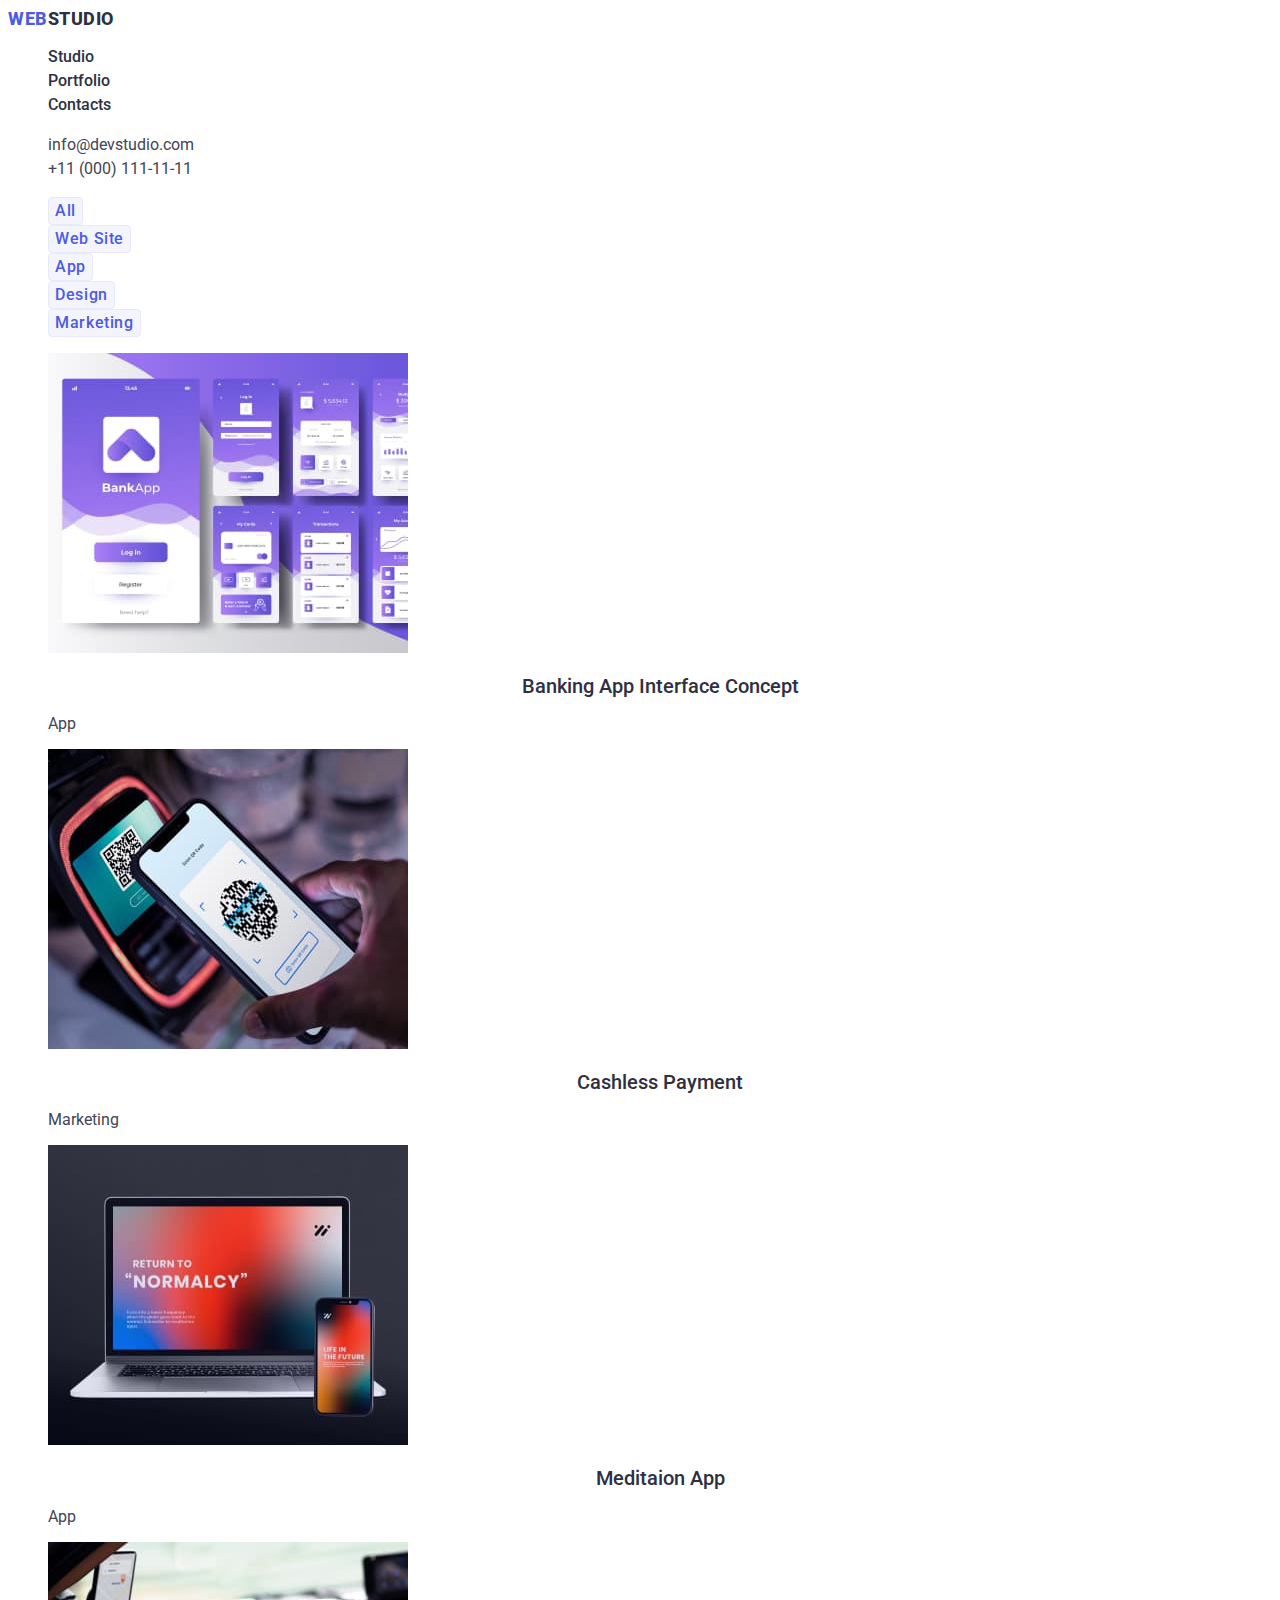
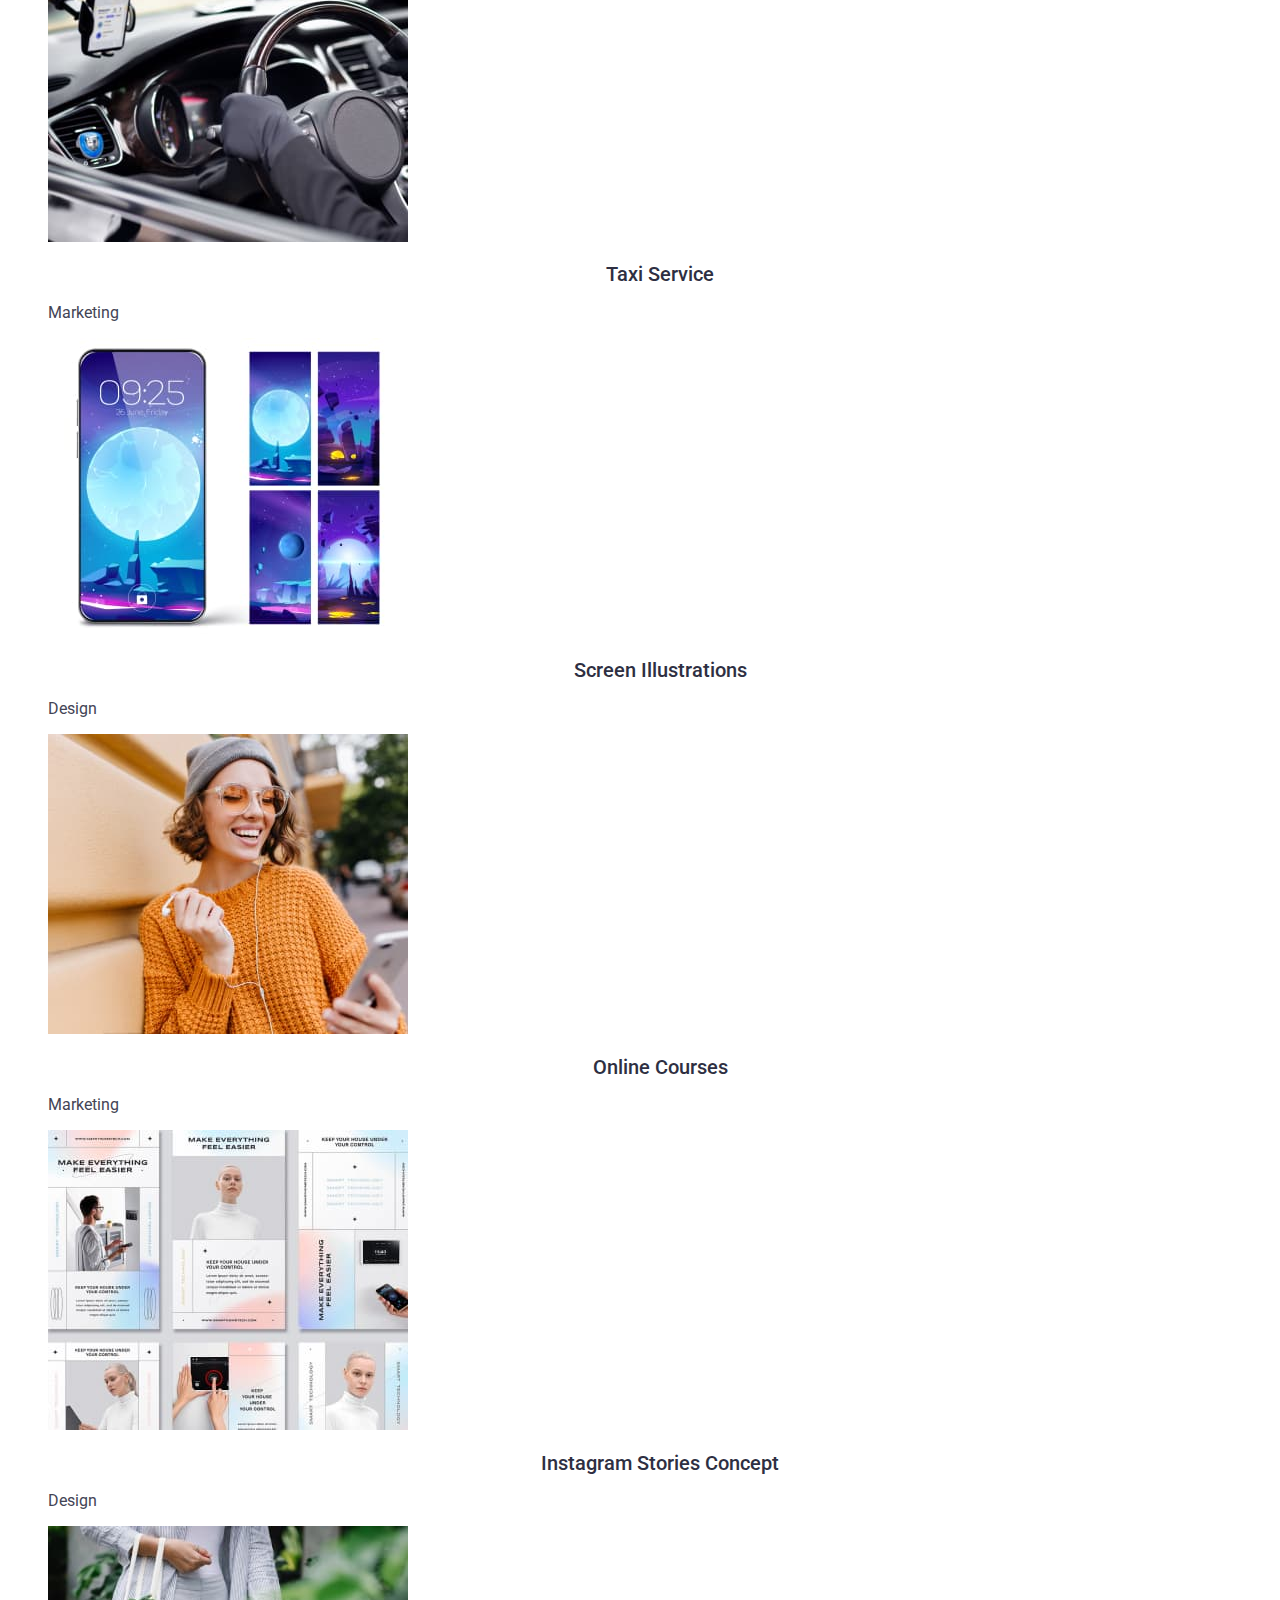
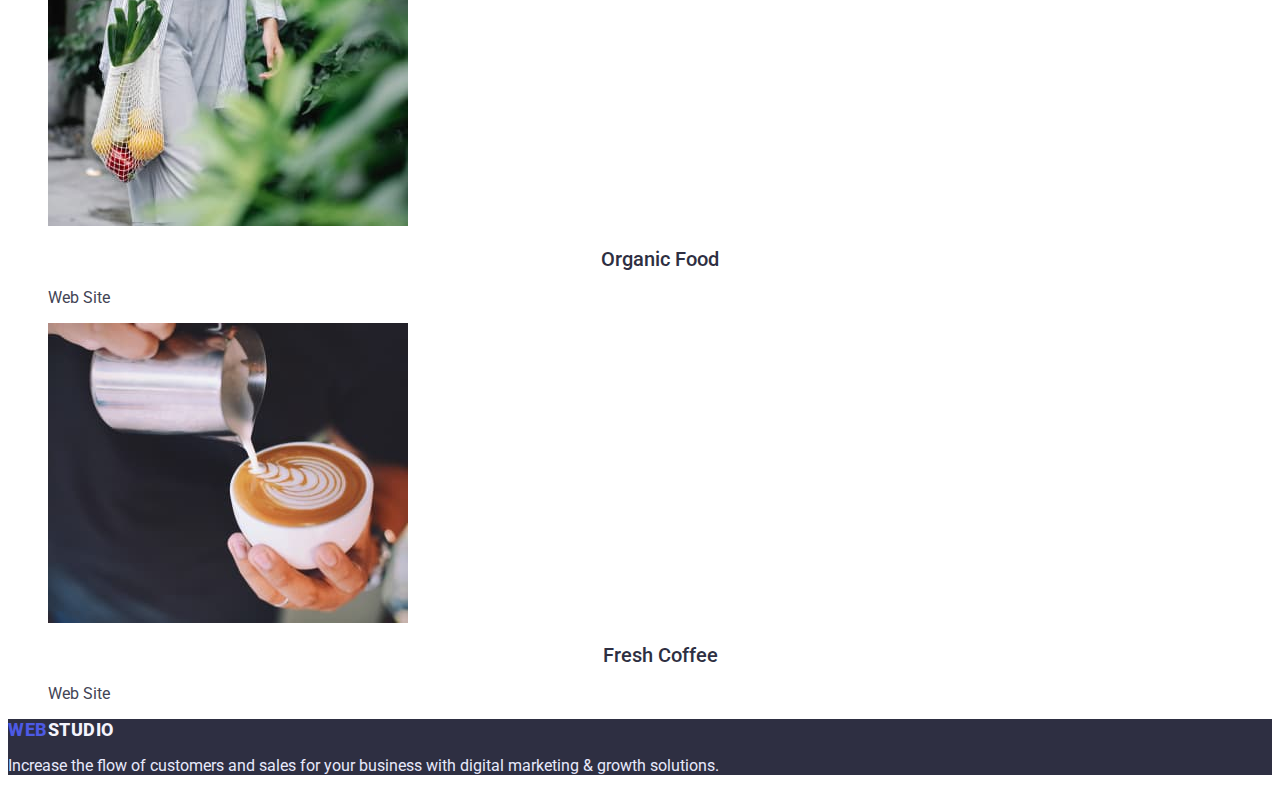
==== portfolio.html @ c6985747 "Initial commit" ====
<!DOCTYPE html>
<html lang="en">
  <!-- Ukraine - lang="uk" -->
  <head>
    <meta charset="UTF-8" />
    <meta http-equiv="X-UA-Compatible" content="IE=edge" />
    <meta name="viewport" content="width=device-width, initial-scale=1.0" />

    <link rel="preconnect" href="https://fonts.googleapis.com" />
    <link rel="preconnect" href="https://fonts.gstatic.com" crossorigin />
    <link
      href="https://fonts.googleapis.com/css2?family=Raleway:wght@800&family=Roboto:wght@400;500;700;900&display=swap"
      rel="stylesheet"
    />

    <link rel="stylesheet" href="./css/styles.css" />

    <title>GOIT HW2 portfolio</title>
  </head>

  <body>
    <!-- Шапка страницы -->
    <header class="top-line">
      <!-- Navigation -->
      <nav class="navigation">
        <a href="./index.html" class="nav-item link logo">
          <span class="logo-left">Web</span
          ><span class="logo-right">Studio</span></a
        >
        <!-- ul>li*4>a + Enter -->
        <ul class="menu list">
          <!-- в CSS list используем как общий сброс подчеркивания, а menu для стилизации навигации -->
          <li class="menu-item">
            <a class="nav-item link" href="./index.html">Studio</a>
          </li>
          <li class="menu-item">
            <a class="nav-item link" href="./portfolio.html">Portfolio</a>
          </li>
          <li class="menu-item">
            <a class="nav-item link" href="">Contacts</a>
          </li>
        </ul>
      </nav>
      <address class="address">
        <ul class="list">
          <li>
            <a href="mailto:info@devstudio.com" class="contacts-email link"
              >info@devstudio.com</a
            >
          </li>
          <li>
            <a href="tel:+110001111111" class="contacts-phone link"
              >+11 (000) 111-11-11</a
            >
          </li>
        </ul>
      </address>
    </header>

    <!-- Content -->
    <main>
      <section class="portfolio">
        <h1 hidden>Portfolio</h1>
        <div class="filter">
          <ul>
            <li class="list">
              <button class="filter-btn" type="button">All</button>
            </li>
            <li class="list">
              <button class="filter-btn" type="button">Web Site</button>
            </li>
            <li class="list">
              <button class="filter-btn" type="button">App</button>
            </li>
            <li class="list">
              <button class="filter-btn" type="button">Design</button>
            </li>
            <li class="list">
              <button class="filter-btn" type="button">Marketing</button>
            </li>
          </ul>
        </div>

        <div class="row1">
          <ul class="list">
            <li class="team card">
              <img
                src="./images/Row_card/Row1_Card1.jpg"
                alt="row1 card1"
                width="360"
                height="300"
              />
              <!-- <div class="card-content"> -->
              <h2 class="card-header">Banking App Interface Concept</h2>
              <p class="card-decr">App</p>
              <!-- </div> -->
            </li>
            <li class="team card">
              <img
                src="./images/Row_card/Row1_Card2.jpg"
                alt="row1 card2"
                width="360"
                height="300"
              />
              <!-- <div class="card-content"> -->
              <h2 class="card-header">Cashless Payment</h2>
              <p class="card-decr">Marketing</p>
              <!-- </div> -->
            </li>
            <li class="team card">
              <img
                src="./images/Row_card/Row1_Card3.jpg"
                alt="row1 card3"
                width="360"
                height="300"
              />
              <!-- <div class="card-content"> -->
              <h2 class="card-header">Meditaion App</h2>
              <p class="card-decr">App</p>
              <!-- </div> -->
            </li>
          </ul>
        </div>
        <!-- "end row1" -->

        <div class="row2">
          <ul class="list">
            <li class="team card">
              <img
                src="./images/Row_card/Row2_Card1.jpg"
                alt="row2 card1"
                width="360"
                height="300"
              />
              <!-- <div class="card-content"> -->
              <h2 class="card-header">Taxi Service</h2>
              <p class="card-decr">Marketing</p>
              <!-- </div> -->
            </li>
            <li class="team card">
              <img
                src="./images/Row_card/Row2_Card2.jpg"
                alt="row2 card2"
                width="360"
                height="300"
              />
              <!-- <div class="card-content"> -->
              <h2 class="card-header">Screen Illustrations</h2>
              <p class="card-decr">Design</p>
              <!-- </div> -->
            </li>
            <li class="team card">
              <img
                src="./images/Row_card/Row2_Card3.jpg"
                alt="row2 card3"
                width="360"
                height="300"
              />
              <!-- <div class="card-content"> -->
              <h2 class="card-header">Online Courses</h2>
              <p class="card-decr">Marketing</p>
              <!-- </div> -->
            </li>
          </ul>
        </div>
        <!-- "end row2" -->

        <div class="row3">
          <ul class="list">
            <li class="team card">
              <img
                src="./images/Row_card/Row3_Card1.jpg"
                alt="row3 card1"
                width="360"
                height="300"
              />
              <!-- <div class="card-content"> -->
              <h2 class="card-header">Instagram Stories Concept</h2>
              <p class="card-decr">Design</p>
              <!-- </div> -->
            </li>
            <li class="team card">
              <img
                src="./images/Row_card/Row3_Card2.jpg"
                alt="row3 card2"
                width="360"
                height="300"
              />
              <!-- <div class="card-content"> -->
              <h2 class="card-header">Organic Food</h2>
              <p class="card-decr">Web Site</p>
              <!-- </div> -->
            </li>
            <li class="team card">
              <img
                src="./images/Row_card/Row3_Card3.jpg"
                alt="row3 card3"
                width="360"
                height="300"
              />
              <!-- <div class="card-content"> -->
              <h2 class="card-header">Fresh Coffee</h2>
              <p class="card-decr">Web Site</p>
              <!-- </div> -->
            </li>
          </ul>
        </div>
        <!-- "end row3" -->
      </section>
    </main>

    <!-- Подвал страницы -->
    <footer class="footer">
      <!--  -->
      <!-- <div class="area-footer"> -->
      <a href="./index.html" class="nav-item link footer-logo"
        ><span class="logo-left">Web</span
        ><span class="logo-right">Studio</span></a
      >
      <p class="footer-text">
        Increase the flow of customers and sales for your business with digital
        marketing & growth solutions.
      </p>
      <!-- </div> -->
    </footer>
  </body>
</html>
---- css/styles.css ----
:root {
  /* h1-h3 navigation buttons*/
  --text-header-color: #2E2F42;
  /* p and href */
  --logo-web: #4d5ae5;
  --text-color: #434455;
  --text-hover-color: #404BBF;
  --font-size: 16px;
  --font-weight-main: 400;
  --WHITE: #FFFFFF;
  --btn-background: #4D5AE5;
  --btn-hover: #404BBF;
  --fltr-text-color: #4D5AE5;
  --fltr-background: #F4F4FD;
  --fltr-active: #404BBF;
  --footer-logo-color: #F4F4FD;
  --footer-text-color: #E7E9FC;
}

body {
  font-family: 'Roboto', sans-serif;
  color: var(--text-color);
  background: var(--WHITE);

}

/* убираем обертку списка */
.list {
  list-style: none
}

/* убираем обертку ссылок */
.link {
  text-decoration: none;
}

.nav-item {
  font-weight: 500;
  font-size: 16px;
  line-height: calc(24/16);
  color: var(--text-header-color);
}

.logo {

  font-weight: 800;
  font-size: 18px;
  line-height: calc(21/18);
  align-items: center;
  letter-spacing: 0.03em;
  text-transform: uppercase;

}

.logo-left {
  color: var(--logo-web);
}

.nav-item:focus,
.nav-item:hover {
  color: var(--text-hover-color);
}

.contacts-email,
.contacts-phone {
  font-style: normal;
  line-height: calc(24/16);
  color: var(--text-color);
}

.contacts-email:focus,
.contacts-email:hover,
.contacts-phone:focus,
.contacts-phone:hover {
  color: var(--text-hover-color);
}

/* .navigation {

  display: flex;
  flex-direction: row;
  align-items: flex-start;
  padding: 0px;
  gap: 40px;
} */

.hero {
  /* NAVY BLUE */
  background: var(--text-header-color);
}

.main-header {
  /* Header 1 */
  font-weight: 700;
  font-size: 56px;
  line-height: 0.93;
  /* or 107% */
  text-align: center;
  letter-spacing: 1.07;
  color: var(--WHITE);
}

.header-sections {

  font-weight: 700;
  font-size: 36px;
  line-height: 1.11;
  /* identical to box height, or 111% */
  color: var(--text-header-color);
  text-align: center;
  letter-spacing: 0.02em;
  text-transform: capitalize;
}

/* h3 */
.team-member,
.card-header,
.feature {
  font-weight: 500;
  font-size: 20px;
  line-height: calc(24/20);
  /* identical to box height, or 120% */

  text-align: center;
  color: var(--text-header-color);
}

.btn {
  background: var(--btn-background);
  box-shadow: 0px 4px 4px rgba(0, 0, 0, 0.15);
  border-radius: 4px;
  color: var(--WHITE);
  font-family: 'Roboto', sans-serif;
  font-weight: 500;
  font-size: 16px;
  line-height: calc(24/16);
  cursor: pointer;
}

.btn:hover,
.btn:focus {
  background: var(--btn-hover);
}

.footer {
  background: var(--text-header-color);
}

.footer-logo {
  color: var(--footer-logo-color);
  font-weight: 800;
  font-size: 18px;
  line-height: calc(21/18);
  align-items: center;
  letter-spacing: 0.03em;
  text-transform: uppercase;

}

.footer-text {
  color: var(--footer-text-color);

}

/* *****************
Portfolio
**************** */
.filter-btn {
  color: var(--fltr-text-color);
  font-family: 'Roboto', sans-serif;
  font-weight: 500;
  font-size: 16px;
  line-height: calc(24/16);
  display: flex;
  align-items: center;
  text-align: center;
  letter-spacing: 0.04em;

  cursor: pointer;
  background: var(--fltr-background);
  border: 1px solid #E7E9FC;
  border-radius: 4px;
  /* Inside auto layout */

  flex: none;
  order: 1;
  flex-grow: 0;
}

.filter-btn:active,
.filter-btn:focus {
  transition: background 0s;
  color: var(--WHITE);
  background: var(--fltr-active);
  box-shadow: 0px 3px 1px rgba(0, 0, 0, 0.1), 0px 2px 1px rgba(0, 0, 0, 0.08), 0px 2px 2px rgba(0, 0, 0, 0.12);
  border-radius: 4px;
  /* Inside auto layout */
  flex: none;
  order: 0;
  flex-grow: 0;
}
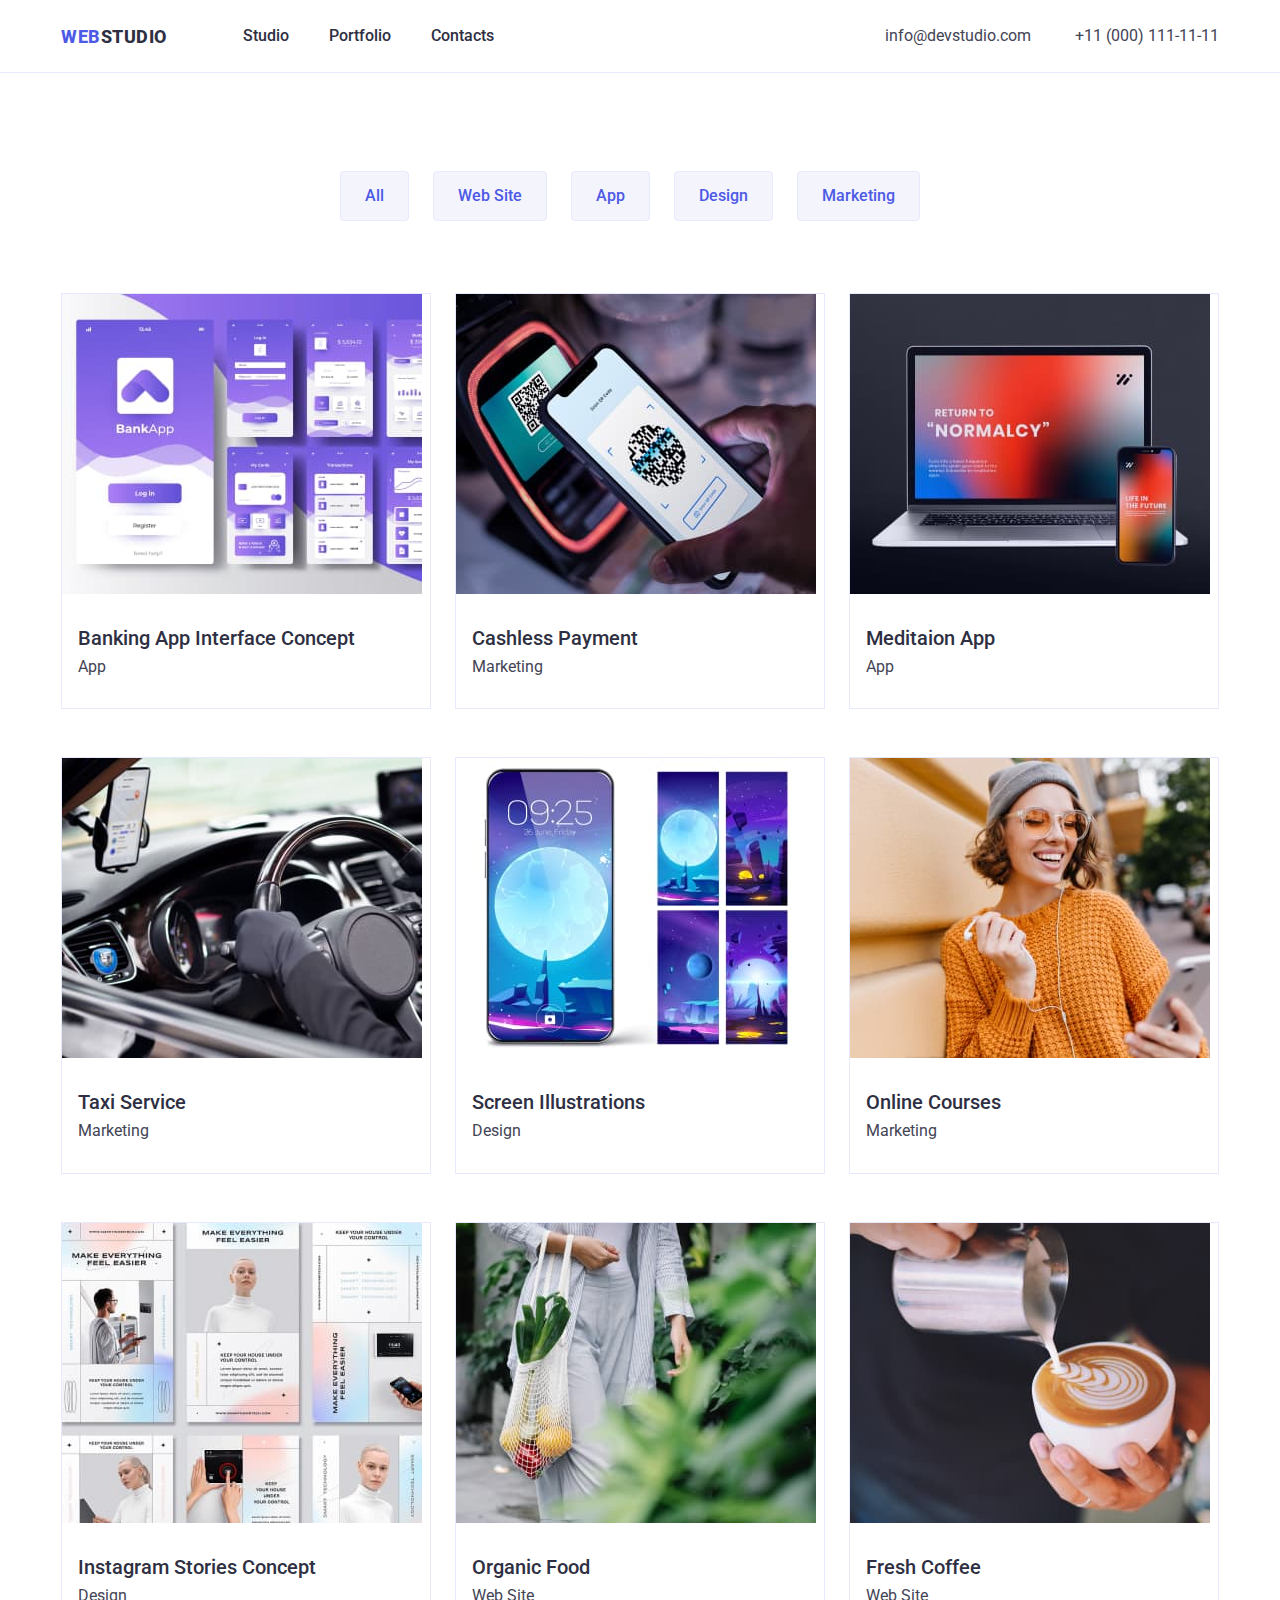
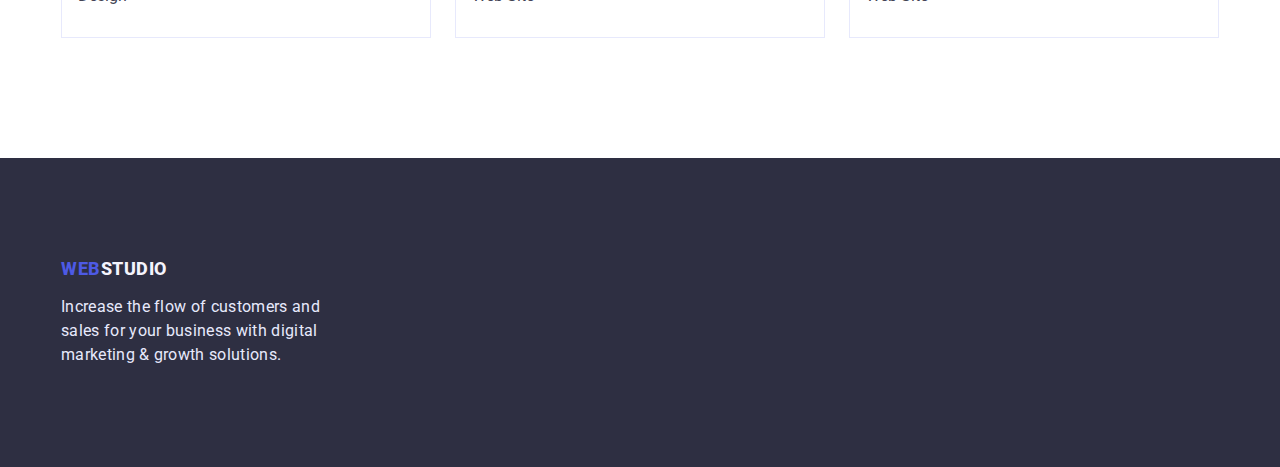
==== commit 4c91a126: "try flex" ====
--- a/portfolio.html
+++ b/portfolio.html
@@ -12,7 +12,11 @@
       href="https://fonts.googleapis.com/css2?family=Raleway:wght@800&family=Roboto:wght@400;500;700;900&display=swap"
       rel="stylesheet"
     />
-
+    <!-- Сначала нормализатор -->
+    <link
+      rel="stylesheet"
+      href="https://cdnjs.cloudflare.com/ajax/libs/modern-normalize/1.0.0/modern-normalize.min.css"
+    />
     <link rel="stylesheet" href="./css/styles.css" />
 
     <title>GOIT HW2 portfolio</title>
@@ -21,207 +25,208 @@
   <body>
     <!-- Шапка страницы -->
     <header class="top-line">
-      <!-- Navigation -->
-      <nav class="navigation">
-        <a href="./index.html" class="nav-item link logo">
-          <span class="logo-left">Web</span
-          ><span class="logo-right">Studio</span></a
-        >
-        <!-- ul>li*4>a + Enter -->
-        <ul class="menu list">
-          <!-- в CSS list используем как общий сброс подчеркивания, а menu для стилизации навигации -->
-          <li class="menu-item">
-            <a class="nav-item link" href="./index.html">Studio</a>
-          </li>
-          <li class="menu-item">
-            <a class="nav-item link" href="./portfolio.html">Portfolio</a>
-          </li>
-          <li class="menu-item">
-            <a class="nav-item link" href="">Contacts</a>
-          </li>
-        </ul>
-      </nav>
-      <address class="address">
-        <ul class="list">
-          <li>
-            <a href="mailto:info@devstudio.com" class="contacts-email link"
-              >info@devstudio.com</a
-            >
-          </li>
-          <li>
-            <a href="tel:+110001111111" class="contacts-phone link"
-              >+11 (000) 111-11-11</a
-            >
-          </li>
-        </ul>
-      </address>
+      <div class="container page-header-container">
+        <!-- Navigation -->
+        <nav class="navigation">
+          <a href="./index.html" class="nav-item link logo">
+            <span class="logo-left">Web</span
+            ><span class="logo-right">Studio</span></a
+          >
+          <!-- ul>li*4>a + Enter -->
+          <ul class="menu list">
+            <!-- в CSS list используем как общий сброс подчеркивания, а menu для стилизации навигации -->
+            <li class="menu-item">
+              <a class="nav-item link" href="./index.html">Studio</a>
+            </li>
+            <li class="menu-item">
+              <a class="nav-item link" href="./portfolio.html">Portfolio</a>
+            </li>
+            <li class="menu-item">
+              <a class="nav-item link" href="">Contacts</a>
+            </li>
+          </ul>
+        </nav>
+        <address class="address">
+          <a href="mailto:info@devstudio.com" class="contacts-email link"
+            >info@devstudio.com</a
+          >
+
+          <a href="tel:+110001111111" class="contacts-phone link"
+            >+11 (000) 111-11-11</a
+          >
+        </address>
+      </div>
     </header>
 
     <!-- Content -->
     <main>
       <section class="portfolio">
-        <h1 hidden>Portfolio</h1>
-        <div class="filter">
-          <ul>
-            <li class="list">
-              <button class="filter-btn" type="button">All</button>
-            </li>
-            <li class="list">
-              <button class="filter-btn" type="button">Web Site</button>
-            </li>
-            <li class="list">
-              <button class="filter-btn" type="button">App</button>
-            </li>
-            <li class="list">
-              <button class="filter-btn" type="button">Design</button>
-            </li>
-            <li class="list">
-              <button class="filter-btn" type="button">Marketing</button>
-            </li>
-          </ul>
+        <div class="container">
+          <h1 hidden>Portfolio</h1>
+          <div class="filter">
+            <ul class="filter-list">
+              <li class="list">
+                <button class="filter-btn" type="button">All</button>
+              </li>
+              <li class="list">
+                <button class="filter-btn" type="button">Web Site</button>
+              </li>
+              <li class="list">
+                <button class="filter-btn" type="button">App</button>
+              </li>
+              <li class="list">
+                <button class="filter-btn" type="button">Design</button>
+              </li>
+              <li class="list">
+                <button class="filter-btn" type="button">Marketing</button>
+              </li>
+            </ul>
+          </div>
+
+          <div class="row1">
+            <ul class="list project-list">
+              <li class="card-project">
+                <img
+                  src="./images/Row_card/Row1_Card1.jpg"
+                  alt="row1 card1"
+                  width="360"
+                  height="300"
+                />
+                <div class="progect-content">
+                  <h2 class="card-header">Banking App Interface Concept</h2>
+                  <p class="card-decr">App</p>
+                </div>
+              </li>
+              <li class="card-project">
+                <img
+                  src="./images/Row_card/Row1_Card2.jpg"
+                  alt="row1 card2"
+                  width="360"
+                  height="300"
+                />
+                <div class="progect-content">
+                  <h2 class="card-header">Cashless Payment</h2>
+                  <p class="card-decr">Marketing</p>
+                </div>
+              </li>
+              <li class="card-project">
+                <img
+                  src="./images/Row_card/Row1_Card3.jpg"
+                  alt="row1 card3"
+                  width="360"
+                  height="300"
+                />
+                <div class="progect-content">
+                  <h2 class="card-header">Meditaion App</h2>
+                  <p class="card-decr">App</p>
+                </div>
+              </li>
+            </ul>
+          </div>
+          <!-- "end row1" -->
+
+          <div class="row2">
+            <ul class="list project-list">
+              <li class="card-project">
+                <img
+                  src="./images/Row_card/Row2_Card1.jpg"
+                  alt="row2 card1"
+                  width="360"
+                  height="300"
+                />
+                <div class="progect-content">
+                  <h2 class="card-header">Taxi Service</h2>
+                  <p class="card-decr">Marketing</p>
+                </div>
+              </li>
+              <li class="card-project">
+                <img
+                  src="./images/Row_card/Row2_Card2.jpg"
+                  alt="row2 card2"
+                  width="360"
+                  height="300"
+                />
+                <div class="progect-content">
+                  <h2 class="card-header">Screen Illustrations</h2>
+                  <p class="card-decr">Design</p>
+                </div>
+              </li>
+              <li class="card-project">
+                <img
+                  src="./images/Row_card/Row2_Card3.jpg"
+                  alt="row2 card3"
+                  width="360"
+                  height="300"
+                />
+                <div class="progect-content">
+                  <h2 class="card-header">Online Courses</h2>
+                  <p class="card-decr">Marketing</p>
+                </div>
+              </li>
+            </ul>
+          </div>
+          <!-- "end row2" -->
+
+          <div class="row3">
+            <ul class="list project-list">
+              <li class="card-project">
+                <img
+                  src="./images/Row_card/Row3_Card1.jpg"
+                  alt="row3 card1"
+                  width="360"
+                  height="300"
+                />
+                <div class="progect-content">
+                  <h2 class="card-header">Instagram Stories Concept</h2>
+                  <p class="card-decr">Design</p>
+                </div>
+              </li>
+              <li class="card-project">
+                <img
+                  src="./images/Row_card/Row3_Card2.jpg"
+                  alt="row3 card2"
+                  width="360"
+                  height="300"
+                />
+                <div class="progect-content">
+                  <h2 class="card-header">Organic Food</h2>
+                  <p class="card-decr">Web Site</p>
+                </div>
+              </li>
+              <li class="card-project">
+                <img
+                  src="./images/Row_card/Row3_Card3.jpg"
+                  alt="row3 card3"
+                  width="360"
+                  height="300"
+                />
+                <div class="progect-content">
+                  <h2 class="card-header">Fresh Coffee</h2>
+                  <p class="card-decr">Web Site</p>
+                </div>
+              </li>
+            </ul>
+          </div>
+          <!-- "end row3" -->
         </div>
-
-        <div class="row1">
-          <ul class="list">
-            <li class="team card">
-              <img
-                src="./images/Row_card/Row1_Card1.jpg"
-                alt="row1 card1"
-                width="360"
-                height="300"
-              />
-              <!-- <div class="card-content"> -->
-              <h2 class="card-header">Banking App Interface Concept</h2>
-              <p class="card-decr">App</p>
-              <!-- </div> -->
-            </li>
-            <li class="team card">
-              <img
-                src="./images/Row_card/Row1_Card2.jpg"
-                alt="row1 card2"
-                width="360"
-                height="300"
-              />
-              <!-- <div class="card-content"> -->
-              <h2 class="card-header">Cashless Payment</h2>
-              <p class="card-decr">Marketing</p>
-              <!-- </div> -->
-            </li>
-            <li class="team card">
-              <img
-                src="./images/Row_card/Row1_Card3.jpg"
-                alt="row1 card3"
-                width="360"
-                height="300"
-              />
-              <!-- <div class="card-content"> -->
-              <h2 class="card-header">Meditaion App</h2>
-              <p class="card-decr">App</p>
-              <!-- </div> -->
-            </li>
-          </ul>
-        </div>
-        <!-- "end row1" -->
-
-        <div class="row2">
-          <ul class="list">
-            <li class="team card">
-              <img
-                src="./images/Row_card/Row2_Card1.jpg"
-                alt="row2 card1"
-                width="360"
-                height="300"
-              />
-              <!-- <div class="card-content"> -->
-              <h2 class="card-header">Taxi Service</h2>
-              <p class="card-decr">Marketing</p>
-              <!-- </div> -->
-            </li>
-            <li class="team card">
-              <img
-                src="./images/Row_card/Row2_Card2.jpg"
-                alt="row2 card2"
-                width="360"
-                height="300"
-              />
-              <!-- <div class="card-content"> -->
-              <h2 class="card-header">Screen Illustrations</h2>
-              <p class="card-decr">Design</p>
-              <!-- </div> -->
-            </li>
-            <li class="team card">
-              <img
-                src="./images/Row_card/Row2_Card3.jpg"
-                alt="row2 card3"
-                width="360"
-                height="300"
-              />
-              <!-- <div class="card-content"> -->
-              <h2 class="card-header">Online Courses</h2>
-              <p class="card-decr">Marketing</p>
-              <!-- </div> -->
-            </li>
-          </ul>
-        </div>
-        <!-- "end row2" -->
-
-        <div class="row3">
-          <ul class="list">
-            <li class="team card">
-              <img
-                src="./images/Row_card/Row3_Card1.jpg"
-                alt="row3 card1"
-                width="360"
-                height="300"
-              />
-              <!-- <div class="card-content"> -->
-              <h2 class="card-header">Instagram Stories Concept</h2>
-              <p class="card-decr">Design</p>
-              <!-- </div> -->
-            </li>
-            <li class="team card">
-              <img
-                src="./images/Row_card/Row3_Card2.jpg"
-                alt="row3 card2"
-                width="360"
-                height="300"
-              />
-              <!-- <div class="card-content"> -->
-              <h2 class="card-header">Organic Food</h2>
-              <p class="card-decr">Web Site</p>
-              <!-- </div> -->
-            </li>
-            <li class="team card">
-              <img
-                src="./images/Row_card/Row3_Card3.jpg"
-                alt="row3 card3"
-                width="360"
-                height="300"
-              />
-              <!-- <div class="card-content"> -->
-              <h2 class="card-header">Fresh Coffee</h2>
-              <p class="card-decr">Web Site</p>
-              <!-- </div> -->
-            </li>
-          </ul>
-        </div>
-        <!-- "end row3" -->
       </section>
     </main>
 
     <!-- Подвал страницы -->
     <footer class="footer">
       <!--  -->
-      <!-- <div class="area-footer"> -->
-      <a href="./index.html" class="nav-item link footer-logo"
-        ><span class="logo-left">Web</span
-        ><span class="logo-right">Studio</span></a
-      >
-      <p class="footer-text">
-        Increase the flow of customers and sales for your business with digital
-        marketing & growth solutions.
-      </p>
-      <!-- </div> -->
+      <div class="container">
+        <div class="footer-context">
+          <a href="./index.html" class="nav-item link footer-logo"
+            ><span class="logo-left">Web</span
+            ><span class="logo-right">Studio</span></a
+          >
+          <p class="footer-text">
+            Increase the flow of customers and sales for your business with
+            digital marketing & growth solutions.
+          </p>
+        </div>
+      </div>
     </footer>
   </body>
 </html>
--- a/css/styles.css
+++ b/css/styles.css
@@ -1,4 +1,6 @@
 :root {
+  --primary-font: 'Roboto', sans-serif;
+  --secondary-font: 'Raleway', sans-serif;
   /* h1-h3 navigation buttons*/
   --text-header-color: #2E2F42;
   /* p and href */
@@ -17,11 +19,44 @@
   --footer-text-color: #E7E9FC;
 }
 
+/* наступне наслідується від modern-normalize */
+/* *,
+*::before,
+*::after {
+  box-sizing: border-box;
+} */
+
 body {
-  font-family: 'Roboto', sans-serif;
+  font-family: var(--primary-font);
   color: var(--text-color);
   background: var(--WHITE);
 
+}
+
+/* clear margin */
+h1,
+h2,
+h3,
+h4,
+p {
+  margin-top: 0;
+  margin-bottom: 0;
+}
+
+ul,
+ol {
+  margin-top: 0;
+  margin-bottom: 0;
+  padding-left: 0;
+}
+
+/* define img as block  */
+img {
+  display: block;
+}
+
+button {
+  cursor: pointer;
 }
 
 /* убираем обертку списка */
@@ -32,6 +67,48 @@
 /* убираем обертку ссылок */
 .link {
   text-decoration: none;
+}
+
+/* END clear margin */
+
+/* центрируем относительно границ страницы */
+.container {
+  width: 1158px;
+  margin-left: auto;
+  margin-right: auto;
+}
+
+.section {
+  padding-top: 120px;
+  padding-bottom: 120px;
+}
+
+/* ************ Header */
+.top-line {
+  padding-top: 24px;
+  padding-bottom: 24px;
+  border-bottom: 1px solid #E7E9FC;
+}
+
+.page-header-container {
+  display: flex;
+  justify-content: space-between;
+  align-items: center;
+}
+
+.navigation {
+  display: flex;
+  align-items: center;
+}
+
+.menu {
+  display: flex;
+  margin-left: 76px;
+
+  flex-direction: row;
+  align-items: flex-start;
+  padding: 0px;
+  gap: 40px;
 }
 
 .nav-item {
@@ -41,6 +118,14 @@
   color: var(--text-header-color);
 }
 
+.nav-item:not(:last-child) {
+  margin-right: 40;
+}
+
+.contacts-phone {
+  margin-left: 40px;
+}
+
 .logo {
 
   font-weight: 800;
@@ -84,21 +169,71 @@
   gap: 40px;
 } */
 
+/* Hero section */
 .hero {
   /* NAVY BLUE */
-  background: var(--text-header-color);
+  padding-top: 120px;
+  padding-bottom: 120px;
+  height: 600px;
+  /* background-image: url('../images/hero-image.jpg'); */
+  /* #2E2F42 */
+  background-color: var(--text-header-color);
+  background-repeat: no-repeat;
+  background-size: cover;
+  background-position: center;
+}
+
+.container-hero {
+  width: 1158px;
+  margin-left: auto;
+  margin-right: auto;
+  display: flex;
+  flex-direction: column;
+  justify-content: center;
+  align-items: center;
+  text-align: center;
 }
 
 .main-header {
   /* Header 1 */
+  width: 496px;
+  height: 120px;
+
   font-weight: 700;
   font-size: 56px;
   line-height: 0.93;
-  /* or 107% */
-  text-align: center;
   letter-spacing: 1.07;
   color: var(--WHITE);
-}
+
+  margin-top: 68px;
+  margin-bottom: 48px;
+}
+
+.btn {
+  height: 56px;
+  width: 169px;
+  left: 636px;
+  top: 428px;
+  border-radius: 4px;
+  padding: 16px 32px 16px 32px;
+
+  background: var(--btn-background);
+  box-shadow: 0px 4px 4px rgba(0, 0, 0, 0.15);
+  color: var(--WHITE);
+  font-family: 'Roboto', sans-serif;
+  font-weight: 500;
+  font-size: 16px;
+  line-height: calc(24/16);
+  align-self: auto;
+}
+
+.btn:hover,
+.btn:focus {
+  background: var(--btn-hover);
+}
+
+/* End Hero section */
+
 
 .header-sections {
 
@@ -110,40 +245,114 @@
   text-align: center;
   letter-spacing: 0.02em;
   text-transform: capitalize;
+
+  margin-bottom: 72px;
 }
 
 /* h3 */
-.team-member,
 .card-header,
 .feature {
   font-weight: 500;
   font-size: 20px;
   line-height: calc(24/20);
   /* identical to box height, or 120% */
-
   text-align: center;
   color: var(--text-header-color);
 }
 
-.btn {
-  background: var(--btn-background);
-  box-shadow: 0px 4px 4px rgba(0, 0, 0, 0.15);
-  border-radius: 4px;
-  color: var(--WHITE);
-  font-family: 'Roboto', sans-serif;
+
+
+/* Section 1 */
+.features {
+  display: flex;
+
+}
+
+.feature {
+  text-align: left;
+  margin-bottom: 8px;
+}
+
+.features-item:not(:last-child) {
+  margin-right: 24px;
+}
+
+/* Section 2 */
+.section2-we-doing {
+  /* padding-top: 120px; */
+  padding-bottom: 120px;
+}
+
+.section2-items {
+  display: flex;
+  flex-wrap: wrap;
+  justify-content: space-between;
+}
+
+/* End section 2 */
+/* Section 3 */
+.team-list {
+  display: flex;
+  flex-wrap: wrap;
+  text-align: center;
+  gap: 24px;
+  /* column-gap: ;
+  row-gap: ; */
+}
+
+.section3-team {
+  /* width: 1440px; */
+  background: #F4F4FD;
+  padding-bottom: 120px;
+}
+
+.team {
+  /* Set width elements */
+  /* calc((100% - кол-во_зазоров_в_строке * значение_одного_зазора) / кол-во_элементов_в_строке) */
+  flex-basis: calc((100% - 3*24px) / 4);
+  background: #FFFFFF;
+  box-shadow: 0px 1px 6px rgba(46, 47, 66, 0.08), 0px 1px 1px rgba(46, 47, 66, 0.16), 0px 2px 1px rgba(46, 47, 66, 0.08);
+  border-radius: 0px 0px 4px 4px;
+
+}
+
+/* Більш модерново відступи через gap */
+
+/* Відступ між картками */
+/* .team:not(:nth-child(4n)) {
+  margin-right: 24px;
+} */
+
+/* відступ вниз між картками */
+/* .team:not(:nth-last-child(-n+4)) {
+  margin-bottom: 24px;
+} */
+.team-card-content {
+  /* [top] [right] [bottom] [left]; */
+  /* margin: 32px, 16px, 32px, 16px; */
+  margin-top: 32px;
+  margin-bottom: 32px;
+  margin-left: 16px;
+  margin-right: 16px;
+
+}
+
+.team-member {
   font-weight: 500;
-  font-size: 16px;
-  line-height: calc(24/16);
-  cursor: pointer;
-}
-
-.btn:hover,
-.btn:focus {
-  background: var(--btn-hover);
-}
+  font-size: 20px;
+  line-height: calc(24/20);
+  /* identical to box height, or 120% */
+  text-align: center;
+  color: var(--text-header-color);
+  margin-bottom: 8px;
+}
+
 
 .footer {
   background: var(--text-header-color);
+  padding-top: 100px;
+  padding-bottom: 100px;
+
 }
 
 .footer-logo {
@@ -159,12 +368,64 @@
 
 .footer-text {
   color: var(--footer-text-color);
-
+  line-height: calc(24/16);
+  letter-spacing: 0.02em;
+
+  width: 264px;
+  height: 72px;
+  margin-top: 16px;
+
+
+}
+
+.footer-context {
+  display: flex;
+  flex-direction: column;
+  justify-content: left;
+  /* align-items: lef; */
+  text-align: left;
 }
 
 /* *****************
 Portfolio
 **************** */
+.portfolio {
+  margin-bottom: 120px;
+  /* display: flex;
+  flex-direction: row;
+  /* align-items: flex-start; */
+  /* align-items: center;
+  padding: 0px;
+  gap: 24px; */
+}
+
+.filter {
+  max-width: 600px;
+  /* display: flex; */
+  margin-left: auto;
+  margin-right: auto;
+}
+
+.filter-list {
+  margin-top: 98px;
+  margin-bottom: 72px;
+
+
+  align-items: center;
+  /* padding: 24px;
+  justify-content: center; */
+  /* flex-basis: calc((100% - 4*24px) / 5); */
+
+  display: flex;
+
+
+  flex-direction: row;
+  align-items: flex-start;
+  padding: 0px;
+  gap: 24px;
+
+}
+
 .filter-btn {
   color: var(--fltr-text-color);
   font-family: 'Roboto', sans-serif;
@@ -172,11 +433,12 @@
   font-size: 16px;
   line-height: calc(24/16);
   display: flex;
-  align-items: center;
-  text-align: center;
-  letter-spacing: 0.04em;
-
-  cursor: pointer;
+  flex-direction: row;
+  justify-content: center;
+  align-items: center;
+  padding: 12px 24px;
+
+  /* cursor: pointer; */
   background: var(--fltr-background);
   border: 1px solid #E7E9FC;
   border-radius: 4px;
@@ -198,4 +460,40 @@
   flex: none;
   order: 0;
   flex-grow: 0;
+}
+
+.row1,
+.row2 {
+  margin-bottom: 48px;
+}
+
+.project-list {
+  display: flex;
+  flex-wrap: wrap;
+  text-align: left;
+  gap: 24px;
+  /* column-gap: ;
+  row-gap: ; */
+}
+
+.card-project {
+  /* Set width elements */
+  /* calc((100% - кол-во_зазоров_в_строке * значение_одного_зазора) / кол-во_элементов_в_строке) */
+  flex-basis: calc((100% - 2*24px) / 3);
+  background: #FFFFFF;
+  /* CORNFLOWER */
+
+  border: 1px solid #E7E9FC;
+
+}
+
+.progect-content {
+  margin-top: 32px;
+  margin-bottom: 32px;
+  display: flex;
+  flex-direction: column;
+  justify-content: center;
+  align-items: flex-start;
+  padding: 0px 16px;
+  gap: 8px;
 }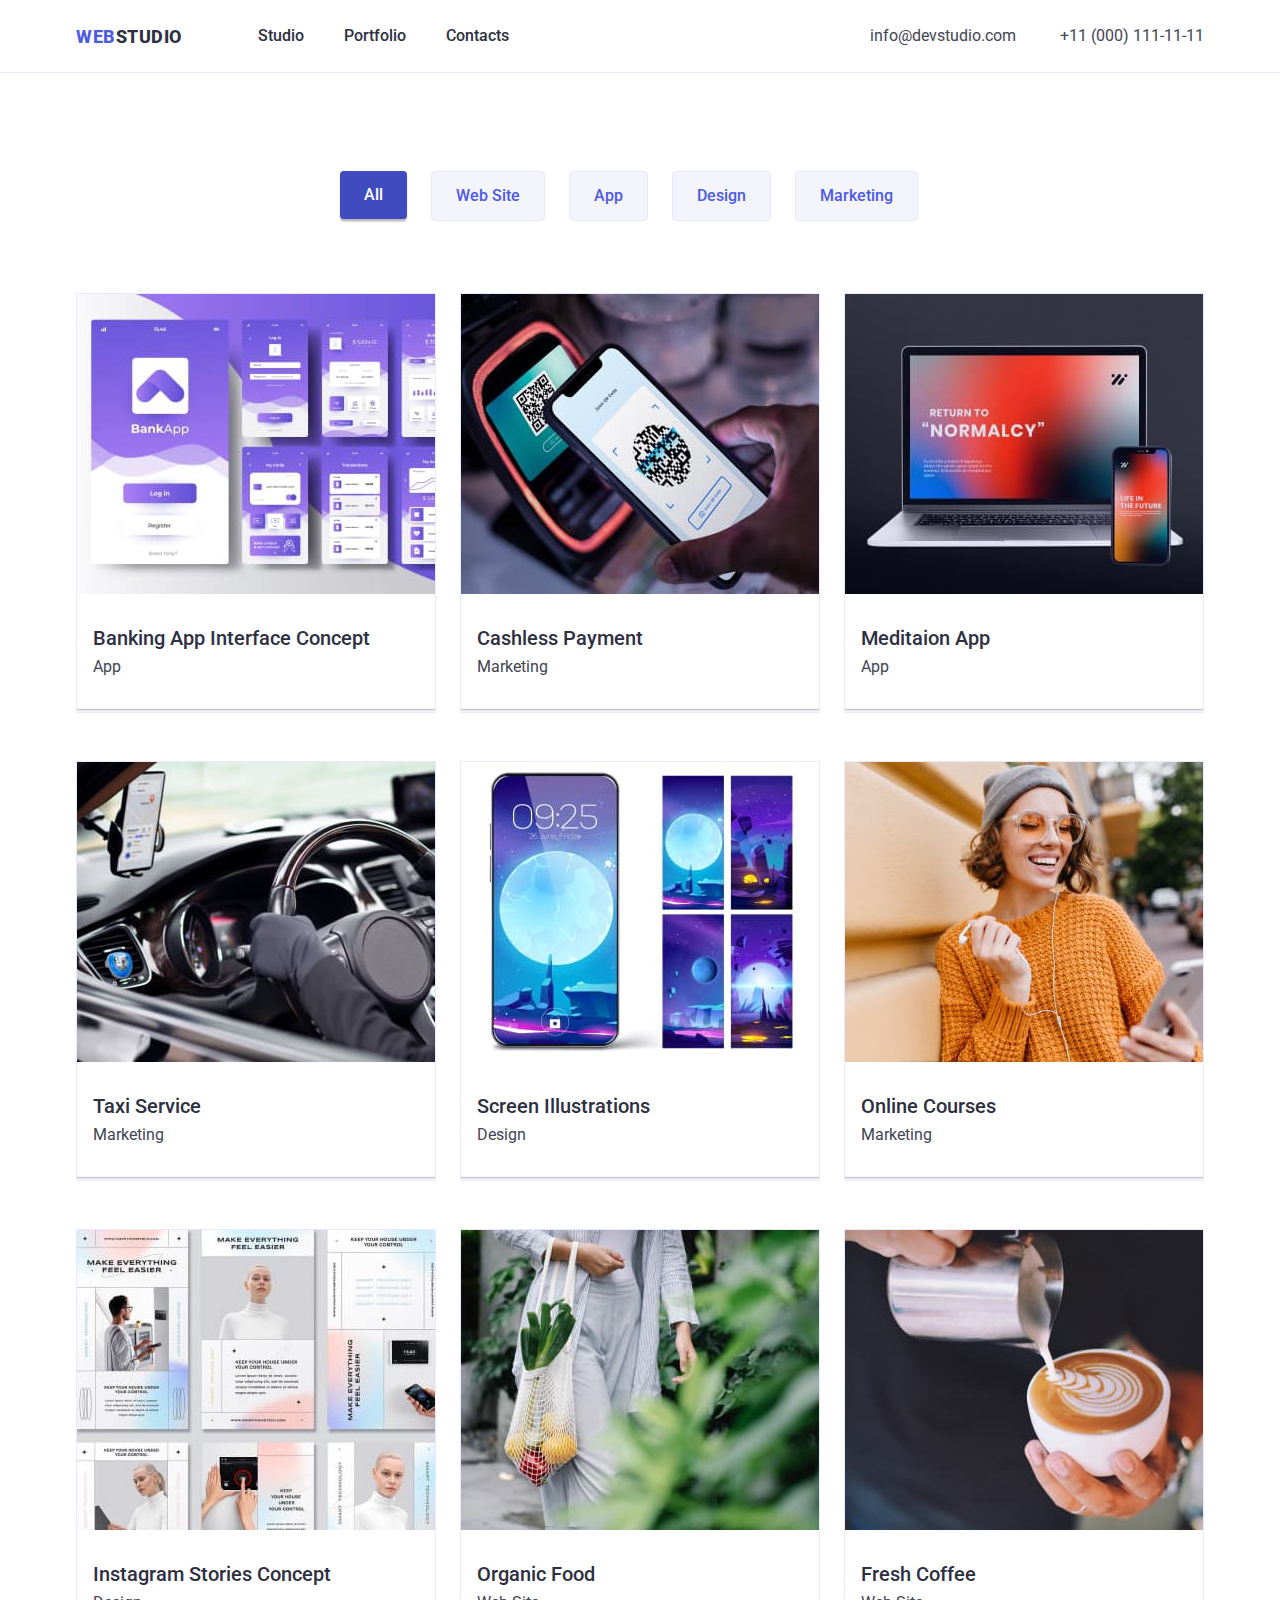
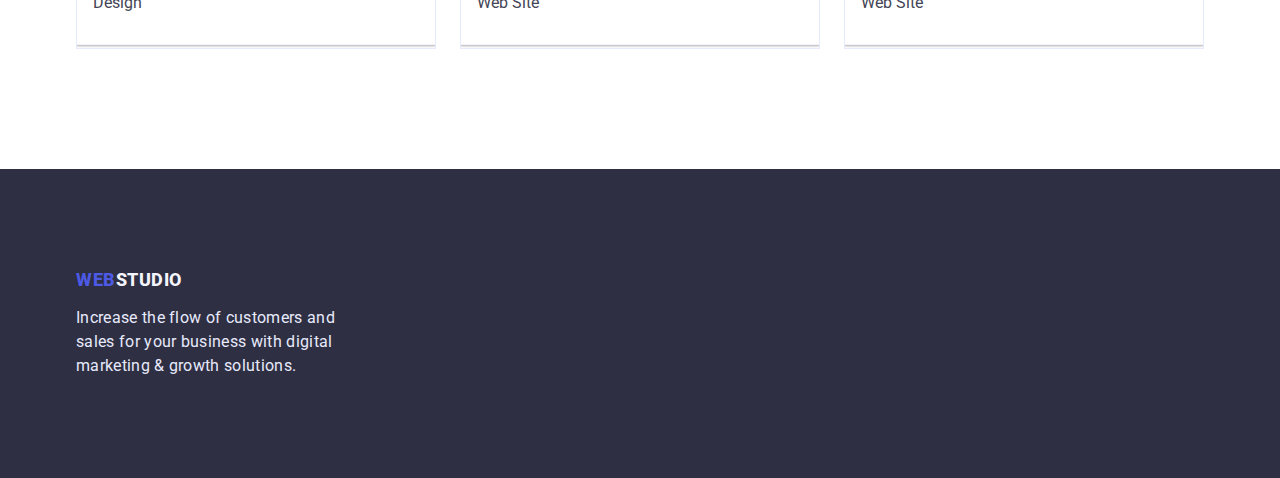
==== commit 1e4a076f: "fixed container, btn and portfolio" ====
--- a/portfolio.html
+++ b/portfolio.html
@@ -62,11 +62,11 @@
     <main>
       <section class="portfolio">
         <div class="container">
-          <h1 hidden>Portfolio</h1>
+          <h1 class="visually-hidden">Portfolio</h1>
           <div class="filter">
             <ul class="filter-list">
               <li class="list">
-                <button class="filter-btn" type="button">All</button>
+                <button class="filter-btn1" type="button">All</button>
               </li>
               <li class="list">
                 <button class="filter-btn" type="button">Web Site</button>
@@ -86,36 +86,57 @@
           <div class="row1">
             <ul class="list project-list">
               <li class="card-project">
-                <img
-                  src="./images/Row_card/Row1_Card1.jpg"
-                  alt="row1 card1"
-                  width="360"
-                  height="300"
-                />
+                <div class="card-img-area">
+                  <img
+                    src="./images/Row_card/Row1_Card1.jpg"
+                    alt="row1 card1"
+                    width="360"
+                    height="300"
+                  />
+                  <p class="back-text">
+                    14 Stylish and User-Friendly App Design Concepts · Task
+                    Manager App · Calorie Tracker App · Exotic Fruit Ecommerce
+                    App · Cloud Storage App
+                  </p>
+                </div>
                 <div class="progect-content">
                   <h2 class="card-header">Banking App Interface Concept</h2>
                   <p class="card-decr">App</p>
                 </div>
               </li>
               <li class="card-project">
-                <img
-                  src="./images/Row_card/Row1_Card2.jpg"
-                  alt="row1 card2"
-                  width="360"
-                  height="300"
-                />
+                <div class="card-img-area">
+                  <img
+                    src="./images/Row_card/Row1_Card2.jpg"
+                    alt="row1 card2"
+                    width="360"
+                    height="300"
+                  />
+                  <p class="back-text">
+                    14 Stylish and User-Friendly App Design Concepts · Task
+                    Manager App · Calorie Tracker App · Exotic Fruit Ecommerce
+                    App · Cloud Storage App
+                  </p>
+                </div>
                 <div class="progect-content">
                   <h2 class="card-header">Cashless Payment</h2>
                   <p class="card-decr">Marketing</p>
                 </div>
               </li>
               <li class="card-project">
-                <img
-                  src="./images/Row_card/Row1_Card3.jpg"
-                  alt="row1 card3"
-                  width="360"
-                  height="300"
-                />
+                <div class="card-img-area">
+                  <img
+                    src="./images/Row_card/Row1_Card3.jpg"
+                    alt="row1 card3"
+                    width="360"
+                    height="300"
+                  />
+                  <p class="back-text">
+                    14 Stylish and User-Friendly App Design Concepts · Task
+                    Manager App · Calorie Tracker App · Exotic Fruit Ecommerce
+                    App · Cloud Storage App
+                  </p>
+                </div>
                 <div class="progect-content">
                   <h2 class="card-header">Meditaion App</h2>
                   <p class="card-decr">App</p>
@@ -128,36 +149,57 @@
           <div class="row2">
             <ul class="list project-list">
               <li class="card-project">
-                <img
-                  src="./images/Row_card/Row2_Card1.jpg"
-                  alt="row2 card1"
-                  width="360"
-                  height="300"
-                />
+                <div class="card-img-area">
+                  <img
+                    src="./images/Row_card/Row2_Card1.jpg"
+                    alt="row2 card1"
+                    width="360"
+                    height="300"
+                  />
+                  <p class="back-text">
+                    14 Stylish and User-Friendly App Design Concepts · Task
+                    Manager App · Calorie Tracker App · Exotic Fruit Ecommerce
+                    App · Cloud Storage App
+                  </p>
+                </div>
                 <div class="progect-content">
                   <h2 class="card-header">Taxi Service</h2>
                   <p class="card-decr">Marketing</p>
                 </div>
               </li>
               <li class="card-project">
-                <img
-                  src="./images/Row_card/Row2_Card2.jpg"
-                  alt="row2 card2"
-                  width="360"
-                  height="300"
-                />
+                <div class="card-img-area">
+                  <img
+                    src="./images/Row_card/Row2_Card2.jpg"
+                    alt="row2 card2"
+                    width="360"
+                    height="300"
+                  />
+                  <p class="back-text">
+                    14 Stylish and User-Friendly App Design Concepts · Task
+                    Manager App · Calorie Tracker App · Exotic Fruit Ecommerce
+                    App · Cloud Storage App
+                  </p>
+                </div>
                 <div class="progect-content">
                   <h2 class="card-header">Screen Illustrations</h2>
                   <p class="card-decr">Design</p>
                 </div>
               </li>
               <li class="card-project">
-                <img
-                  src="./images/Row_card/Row2_Card3.jpg"
-                  alt="row2 card3"
-                  width="360"
-                  height="300"
-                />
+                <div class="card-img-area">
+                  <img
+                    src="./images/Row_card/Row2_Card3.jpg"
+                    alt="row2 card3"
+                    width="360"
+                    height="300"
+                  />
+                  <p class="back-text">
+                    14 Stylish and User-Friendly App Design Concepts · Task
+                    Manager App · Calorie Tracker App · Exotic Fruit Ecommerce
+                    App · Cloud Storage App
+                  </p>
+                </div>
                 <div class="progect-content">
                   <h2 class="card-header">Online Courses</h2>
                   <p class="card-decr">Marketing</p>
@@ -170,36 +212,57 @@
           <div class="row3">
             <ul class="list project-list">
               <li class="card-project">
-                <img
-                  src="./images/Row_card/Row3_Card1.jpg"
-                  alt="row3 card1"
-                  width="360"
-                  height="300"
-                />
+                <div class="card-img-area">
+                  <img
+                    src="./images/Row_card/Row3_Card1.jpg"
+                    alt="row3 card1"
+                    width="360"
+                    height="300"
+                  />
+                  <p class="back-text">
+                    14 Stylish and User-Friendly App Design Concepts · Task
+                    Manager App · Calorie Tracker App · Exotic Fruit Ecommerce
+                    App · Cloud Storage App
+                  </p>
+                </div>
                 <div class="progect-content">
                   <h2 class="card-header">Instagram Stories Concept</h2>
                   <p class="card-decr">Design</p>
                 </div>
               </li>
               <li class="card-project">
-                <img
-                  src="./images/Row_card/Row3_Card2.jpg"
-                  alt="row3 card2"
-                  width="360"
-                  height="300"
-                />
+                <div class="card-img-area">
+                  <img
+                    src="./images/Row_card/Row3_Card2.jpg"
+                    alt="row3 card2"
+                    width="360"
+                    height="300"
+                  />
+                  <p class="back-text">
+                    14 Stylish and User-Friendly App Design Concepts · Task
+                    Manager App · Calorie Tracker App · Exotic Fruit Ecommerce
+                    App · Cloud Storage App
+                  </p>
+                </div>
                 <div class="progect-content">
                   <h2 class="card-header">Organic Food</h2>
                   <p class="card-decr">Web Site</p>
                 </div>
               </li>
               <li class="card-project">
-                <img
-                  src="./images/Row_card/Row3_Card3.jpg"
-                  alt="row3 card3"
-                  width="360"
-                  height="300"
-                />
+                <div class="card-img-area">
+                  <img
+                    src="./images/Row_card/Row3_Card3.jpg"
+                    alt="row3 card3"
+                    width="360"
+                    height="300"
+                  />
+                  <p class="back-text">
+                    14 Stylish and User-Friendly App Design Concepts · Task
+                    Manager App · Calorie Tracker App · Exotic Fruit Ecommerce
+                    App · Cloud Storage App
+                  </p>
+                </div>
                 <div class="progect-content">
                   <h2 class="card-header">Fresh Coffee</h2>
                   <p class="card-decr">Web Site</p>
--- a/css/styles.css
+++ b/css/styles.css
@@ -50,6 +50,22 @@
   padding-left: 0;
 }
 
+/* Полностью скрывает элемент */
+.visually-hidden {
+  position: absolute;
+  width: 1px;
+  height: 1px;
+  margin: -1px;
+  border: 0;
+  padding: 0;
+
+  white-space: nowrap;
+  clip-path: inset(100%);
+  clip: rect(0 0 0 0);
+  overflow: hidden;
+}
+
+
 /* define img as block  */
 img {
   display: block;
@@ -76,6 +92,8 @@
   width: 1158px;
   margin-left: auto;
   margin-right: auto;
+  padding-left: 15px;
+  padding-right: 15px;
 }
 
 .section {
@@ -212,13 +230,16 @@
 .btn {
   height: 56px;
   width: 169px;
-  left: 636px;
-  top: 428px;
-  border-radius: 4px;
+  left: 20px;
+  top: 20px;
   padding: 16px 32px 16px 32px;
-
+  gap: 10px;
+  border: none;
   background: var(--btn-background);
   box-shadow: 0px 4px 4px rgba(0, 0, 0, 0.15);
+  border-radius: 4px;
+  /* border-top-right-radius: 6px; */
+
   color: var(--WHITE);
   font-family: 'Roboto', sans-serif;
   font-weight: 500;
@@ -230,6 +251,7 @@
 .btn:hover,
 .btn:focus {
   background: var(--btn-hover);
+
 }
 
 /* End Hero section */
@@ -260,12 +282,9 @@
   color: var(--text-header-color);
 }
 
-
-
 /* Section 1 */
 .features {
   display: flex;
-
 }
 
 .feature {
@@ -275,6 +294,11 @@
 
 .features-item:not(:last-child) {
   margin-right: 24px;
+}
+
+.feature-description {
+
+  line-height: calc(24/16);
 }
 
 /* Section 2 */
@@ -309,10 +333,12 @@
 .team {
   /* Set width elements */
   /* calc((100% - кол-во_зазоров_в_строке * значение_одного_зазора) / кол-во_элементов_в_строке) */
-  flex-basis: calc((100% - 3*24px) / 4);
+  flex-basis: calc((100% - 3*34px) / 4);
   background: #FFFFFF;
   box-shadow: 0px 1px 6px rgba(46, 47, 66, 0.08), 0px 1px 1px rgba(46, 47, 66, 0.16), 0px 2px 1px rgba(46, 47, 66, 0.08);
   border-radius: 0px 0px 4px 4px;
+  height: 380px;
+  /*width: 264px; */
 
 }
 
@@ -427,6 +453,7 @@
 }
 
 .filter-btn {
+
   color: var(--fltr-text-color);
   font-family: 'Roboto', sans-serif;
   font-weight: 500;
@@ -444,6 +471,27 @@
   border-radius: 4px;
   /* Inside auto layout */
 
+  flex: none;
+  order: 1;
+  flex-grow: 0;
+}
+
+.filter-btn1 {
+  border: none;
+  border-radius: 4px;
+  color: var(--WHITE);
+  background: var(--fltr-active);
+  box-shadow: 0px 3px 1px rgba(0, 0, 0, 0.1), 0px 2px 1px rgba(0, 0, 0, 0.08), 0px 2px 2px rgba(0, 0, 0, 0.12);
+  font-family: 'Roboto', sans-serif;
+  font-weight: 500;
+  font-size: 16px;
+  line-height: calc(24/16);
+  display: flex;
+  flex-direction: row;
+  justify-content: center;
+  align-items: center;
+  padding: 12px 24px;
+  /* Inside auto layout */
   flex: none;
   order: 1;
   flex-grow: 0;
@@ -456,7 +504,7 @@
   background: var(--fltr-active);
   box-shadow: 0px 3px 1px rgba(0, 0, 0, 0.1), 0px 2px 1px rgba(0, 0, 0, 0.08), 0px 2px 2px rgba(0, 0, 0, 0.12);
   border-radius: 4px;
-  /* Inside auto layout */
+
   flex: none;
   order: 0;
   flex-grow: 0;
@@ -477,23 +525,78 @@
 }
 
 .card-project {
+  /* width: 360px; */
+  height: 420px;
   /* Set width elements */
   /* calc((100% - кол-во_зазоров_в_строке * значение_одного_зазора) / кол-во_элементов_в_строке) */
-  flex-basis: calc((100% - 2*24px) / 3);
+  flex-basis: calc((100% - 2 * 24px) / 3);
   background: #FFFFFF;
   /* CORNFLOWER */
-
+  /* display: block;
+  position: relative; */
+  overflow: hidden;
+  cursor: pointer;
   border: 1px solid #E7E9FC;
-
+}
+
+.card-img-area {
+  display: block;
+  position: relative;
+  overflow: hidden;
+  width: 360px;
+  height: 300px;
+  border: none;
+  /* border: 20px solid #f1f1f1; */
+}
+
+.card-img-area img {
+  display: block;
+  position: relative;
+}
+
+.back-text {
+  padding: 40px 32px 164px 32px;
+  font-family: 'Roboto';
+  font-style: normal;
+  font-weight: 400;
+  font-size: 16px;
+  line-height: calc(24/16);
+  /* or 150% */
+
+  letter-spacing: 0.02em;
+
+  /* CLOUD */
+
+  color: #F4F4FD;
+
+  display: block;
+  position: absolute;
+  left: 0;
+  right: 0;
+  bottom: 0;
+  width: 360px;
+  height: 300px;
+  background-color: #4D5AE5;
+  background-blend-mode: soft-light;
+  mix-blend-mode: normal;
+  opacity: 0;
+  transition: all 0.7s ease-in-out;
+}
+
+.card-project:active .back-text {
+  opacity: 1;
 }
 
 .progect-content {
-  margin-top: 32px;
-  margin-bottom: 32px;
+  border-top: none;
+  border-bottom: 0.5px solid #f4f4fd;
+  padding: 32px 16px;
+  box-shadow: 0px 1px 6px rgba(46, 47, 66, 0.08), 0px 1px 1px rgba(46, 47, 66, 0.16),
+    0px 2px 1px rgba(46, 47, 66, 0.08);
   display: flex;
   flex-direction: column;
   justify-content: center;
   align-items: flex-start;
-  padding: 0px 16px;
+
   gap: 8px;
 }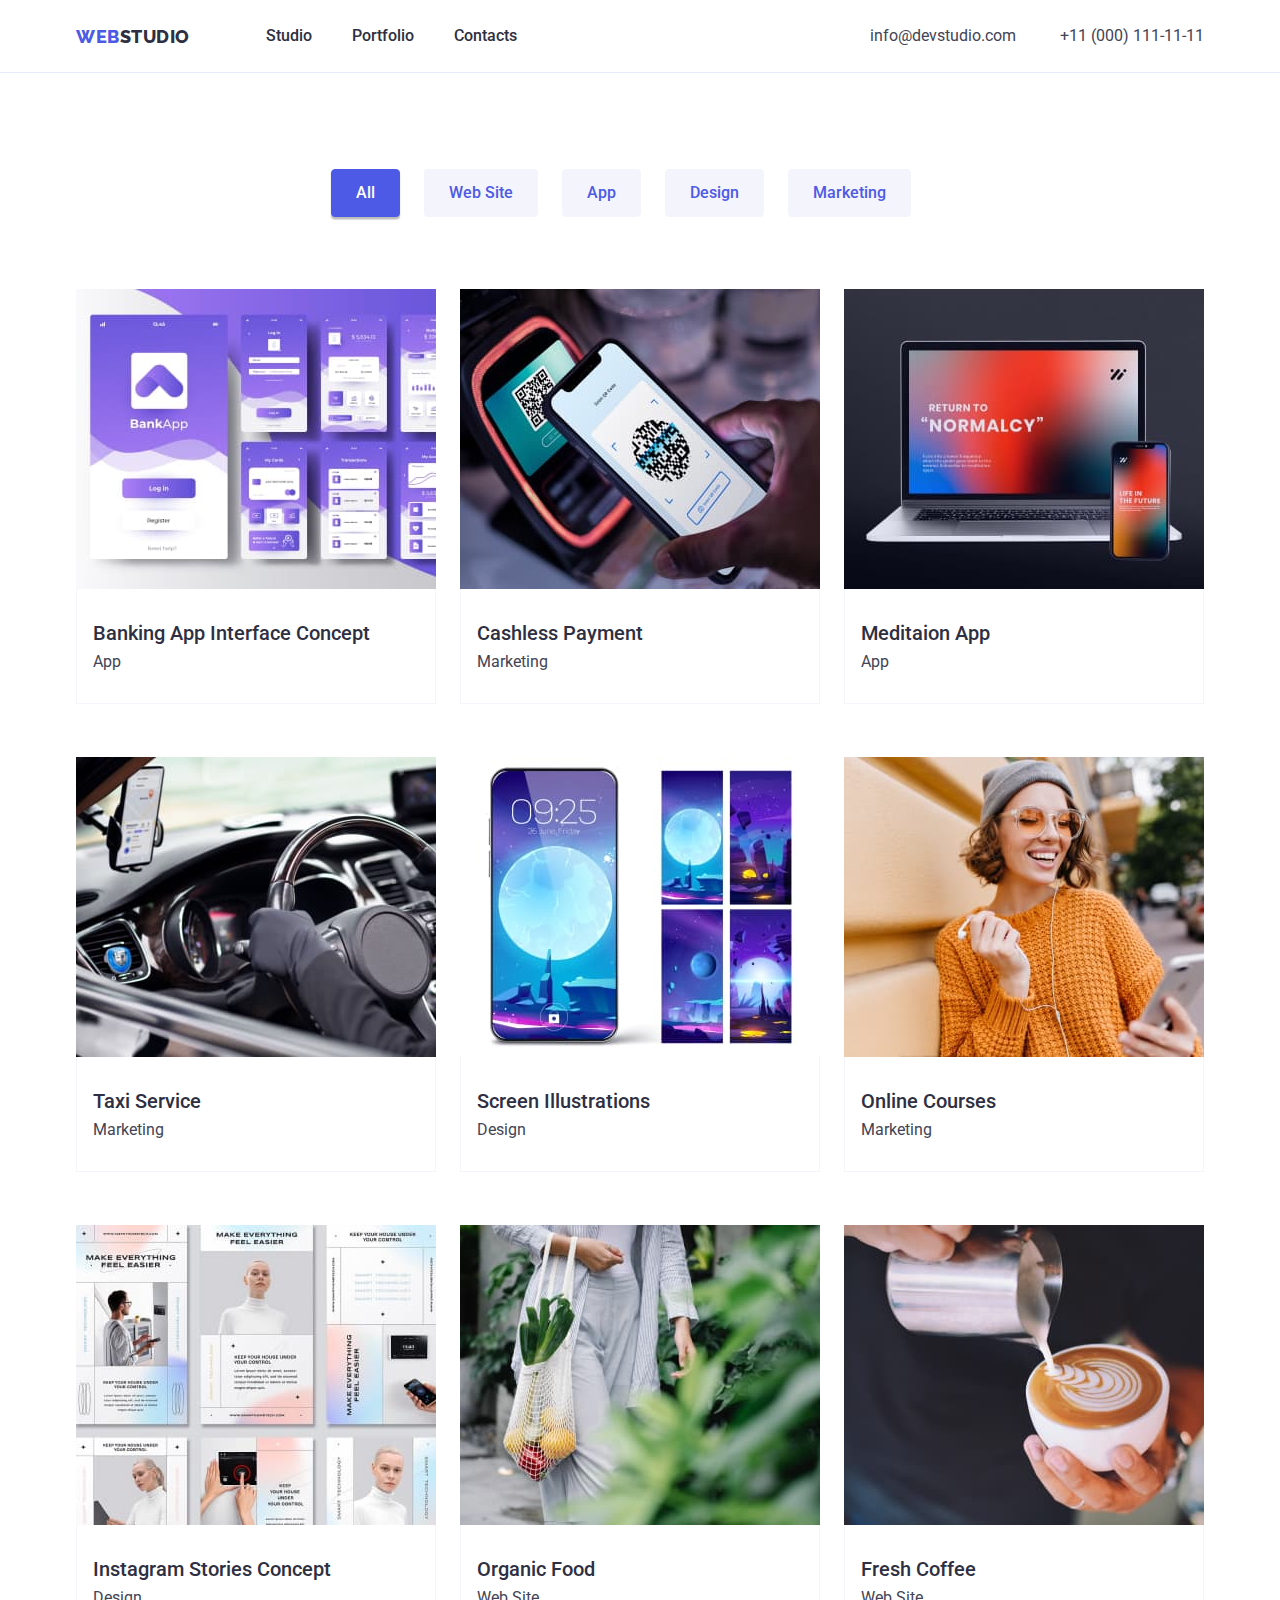
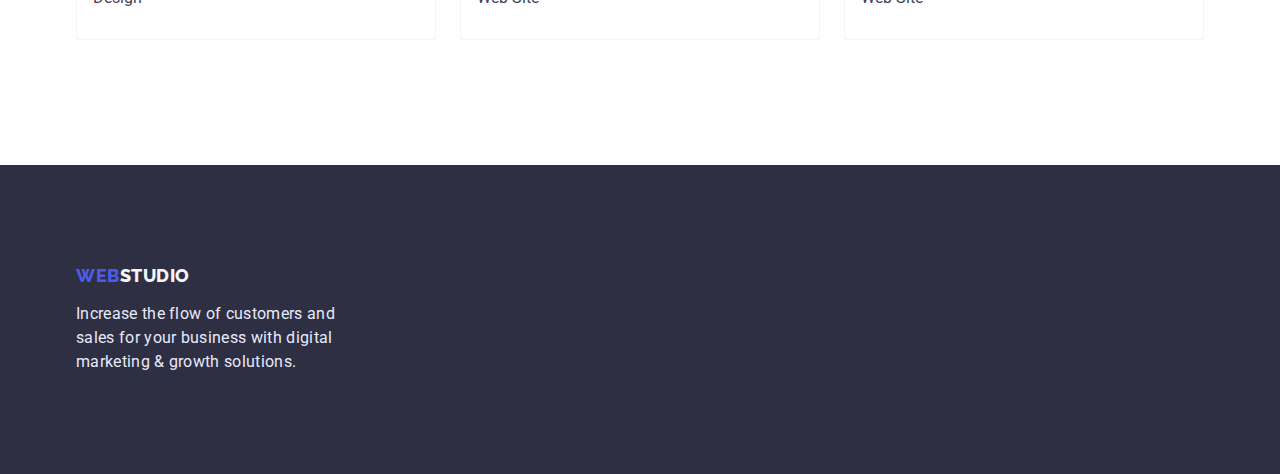
==== commit 1c8ce19f: "fixed portfolio buttons" ====
--- a/portfolio.html
+++ b/portfolio.html
@@ -66,19 +66,23 @@
           <div class="filter">
             <ul class="filter-list">
               <li class="list">
-                <button class="filter-btn1" type="button">All</button>
-              </li>
-              <li class="list">
-                <button class="filter-btn" type="button">Web Site</button>
-              </li>
-              <li class="list">
-                <button class="filter-btn" type="button">App</button>
-              </li>
-              <li class="list">
-                <button class="filter-btn" type="button">Design</button>
-              </li>
-              <li class="list">
-                <button class="filter-btn" type="button">Marketing</button>
+                <button class="p-btn filter-btn filter-btn1" type="button">
+                  All
+                </button>
+              </li>
+              <li class="list">
+                <button class="p-btn filter-btn" type="button">Web Site</button>
+              </li>
+              <li class="list">
+                <button class="p-btn filter-btn" type="button">App</button>
+              </li>
+              <li class="list">
+                <button class="p-btn filter-btn" type="button">Design</button>
+              </li>
+              <li class="list">
+                <button class="p-btn filter-btn" type="button">
+                  Marketing
+                </button>
               </li>
             </ul>
           </div>
@@ -99,6 +103,7 @@
                     App · Cloud Storage App
                   </p>
                 </div>
+
                 <div class="progect-content">
                   <h2 class="card-header">Banking App Interface Concept</h2>
                   <p class="card-decr">App</p>
--- a/css/styles.css
+++ b/css/styles.css
@@ -69,10 +69,12 @@
 /* define img as block  */
 img {
   display: block;
+  max-width: 100%;
 }
 
 button {
   cursor: pointer;
+
 }
 
 /* убираем обертку списка */
@@ -145,7 +147,7 @@
 }
 
 .logo {
-
+  font-family: Raleway;
   font-weight: 800;
   font-size: 18px;
   line-height: calc(21/18);
@@ -283,6 +285,8 @@
 }
 
 /* Section 1 */
+
+
 .features {
   display: flex;
 }
@@ -303,7 +307,7 @@
 
 /* Section 2 */
 .section2-we-doing {
-  /* padding-top: 120px; */
+  padding-top: 0px;
   padding-bottom: 120px;
 }
 
@@ -383,6 +387,7 @@
 
 .footer-logo {
   color: var(--footer-logo-color);
+  font-family: Raleway;
   font-weight: 800;
   font-size: 18px;
   line-height: calc(21/18);
@@ -433,28 +438,18 @@
 }
 
 .filter-list {
-  margin-top: 98px;
+  margin-top: 96px;
   margin-bottom: 72px;
-
-
-  align-items: center;
-  /* padding: 24px;
-  justify-content: center; */
-  /* flex-basis: calc((100% - 4*24px) / 5); */
-
-  display: flex;
-
-
-  flex-direction: row;
-  align-items: flex-start;
-  padding: 0px;
-  gap: 24px;
-
-}
-
-.filter-btn {
-
-  color: var(--fltr-text-color);
+  display: flex;
+  /* margin: 0px 0px 72px 0px; */
+  justify-content: center;
+  width: 586px;
+}
+
+.p-btn {
+  border-radius: 4px;
+  height: 48px;
+  top: 0px;
   font-family: 'Roboto', sans-serif;
   font-weight: 500;
   font-size: 16px;
@@ -464,51 +459,46 @@
   justify-content: center;
   align-items: center;
   padding: 12px 24px;
-
-  /* cursor: pointer; */
-  background: var(--fltr-background);
-  border: 1px solid #E7E9FC;
-  border-radius: 4px;
-  /* Inside auto layout */
-
-  flex: none;
-  order: 1;
-  flex-grow: 0;
-}
-
-.filter-btn1 {
-  border: none;
-  border-radius: 4px;
+  width: auto;
+  white-space: nowrap;
+
+}
+
+.filter-btn {
+  background-color: var(--fltr-background);
+  border: 1px solid var(--fltr-background);
+  ;
+  color: var(--btn-background);
+  width: auto;
+  margin-right: 24px;
+}
+
+.filter-btn1,
+.filter-btn:hover,
+.filter-btn:focus {
+  background-color: var(--btn-background);
+  border: 1px solid var(--btn-background);
+  color: var(--btn-background);
+  box-shadow: 0px 3px 1px rgba(0, 0, 0, 0.1), 0px 2px 1px rgba(0, 0, 0, 0.08),
+    0px 2px 2px rgba(0, 0, 0, 0.12);
   color: var(--WHITE);
+}
+
+.filter-btn1:hover,
+.filter-btn1:focus {
+  background-color: var(--btn-background);
+  border: 1px solid var(--btn-background);
+
+  box-shadow: 0px 1px 6px rgba(46, 47, 66, 0.08), 0px 1px 1px rgba(46, 47, 66, 0.16),
+    0px 2px 1px rgba(46, 47, 66, 0.08);
+}
+
+.filter-btn1:active,
+.filter-btn:active {
   background: var(--fltr-active);
-  box-shadow: 0px 3px 1px rgba(0, 0, 0, 0.1), 0px 2px 1px rgba(0, 0, 0, 0.08), 0px 2px 2px rgba(0, 0, 0, 0.12);
-  font-family: 'Roboto', sans-serif;
-  font-weight: 500;
-  font-size: 16px;
-  line-height: calc(24/16);
-  display: flex;
-  flex-direction: row;
-  justify-content: center;
-  align-items: center;
-  padding: 12px 24px;
-  /* Inside auto layout */
-  flex: none;
-  order: 1;
-  flex-grow: 0;
-}
-
-.filter-btn:active,
-.filter-btn:focus {
-  transition: background 0s;
-  color: var(--WHITE);
-  background: var(--fltr-active);
-  box-shadow: 0px 3px 1px rgba(0, 0, 0, 0.1), 0px 2px 1px rgba(0, 0, 0, 0.08), 0px 2px 2px rgba(0, 0, 0, 0.12);
-  border-radius: 4px;
-
-  flex: none;
-  order: 0;
-  flex-grow: 0;
-}
+  box-shadow: 0px 4px 4px rgba(0, 0, 0, 0.15);
+}
+
 
 .row1,
 .row2 {
@@ -536,7 +526,7 @@
   position: relative; */
   overflow: hidden;
   cursor: pointer;
-  border: 1px solid #E7E9FC;
+  border: none;
 }
 
 .card-img-area {
@@ -546,7 +536,7 @@
   width: 360px;
   height: 300px;
   border: none;
-  /* border: 20px solid #f1f1f1; */
+
 }
 
 .card-img-area img {
@@ -589,10 +579,14 @@
 
 .progect-content {
   border-top: none;
+
   border-bottom: 0.5px solid #f4f4fd;
+  border-left: 0.5px solid #f4f4fd;
+  border-right: 0.5px solid #f4f4fd;
+
   padding: 32px 16px;
-  box-shadow: 0px 1px 6px rgba(46, 47, 66, 0.08), 0px 1px 1px rgba(46, 47, 66, 0.16),
-    0px 2px 1px rgba(46, 47, 66, 0.08);
+  /* box-shadow: 0px 1px 6px rgba(46, 47, 66, 0.08), 0px 1px 1px rgba(46, 47, 66, 0.16), */
+  /* 0px 2px 1px rgba(46, 47, 66, 0.08); */
   display: flex;
   flex-direction: column;
   justify-content: center;
